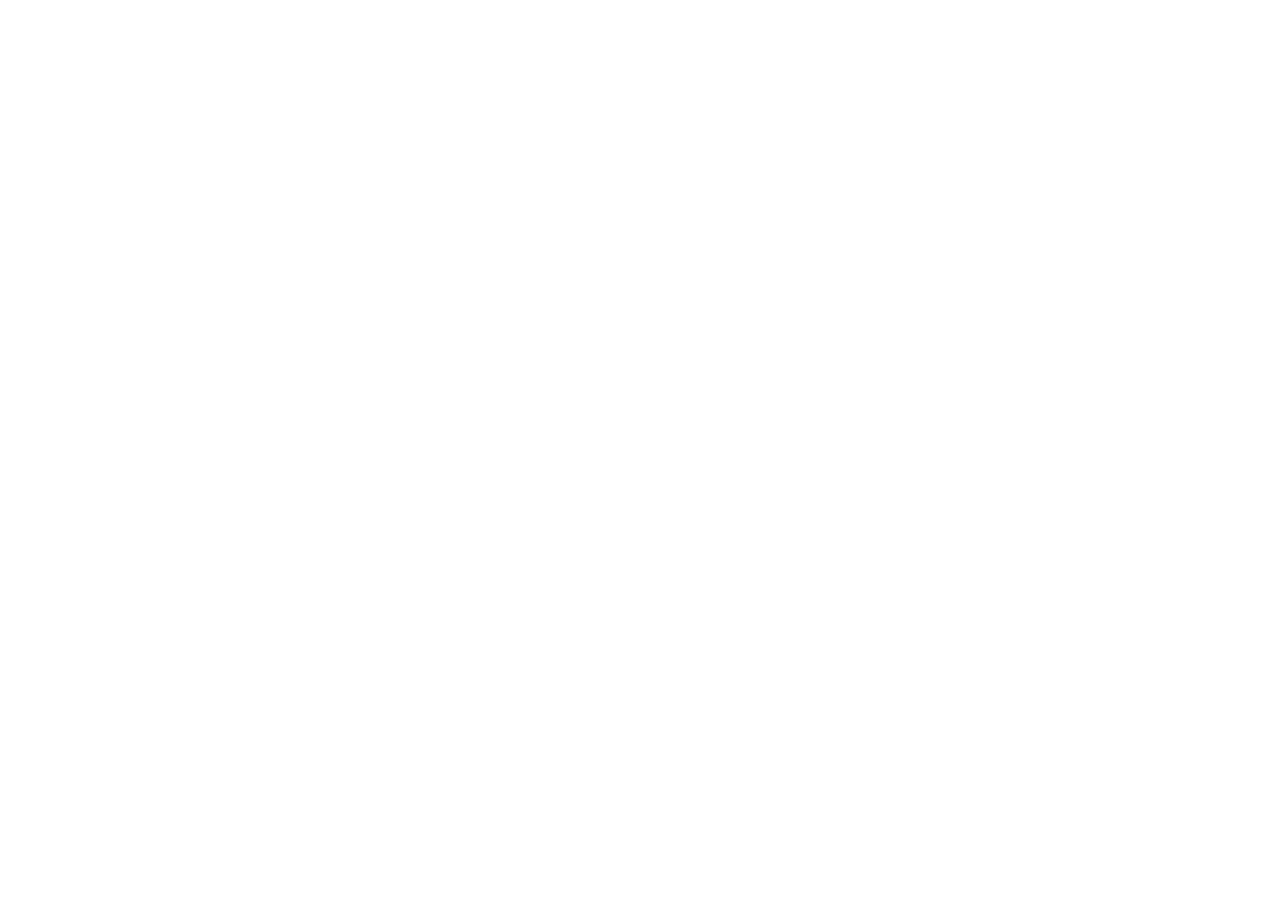
==== web_development/CSS - My Site/index.html @ 857687db "Began section 5: intermediate css" ====
<!DOCTYPE html>
<html lang="en">
<head>
    <meta charset="UTF-8">
    <meta http-equiv="X-UA-Compatible" content="IE=edge">
    <meta name="viewport" content="width=device-width, initial-scale=1.0">
    <title>Chris Wiseman</title>

    <link rel="stylesheet" href="./css/styles.css">
</head>
<body>
    
</body>
</html>
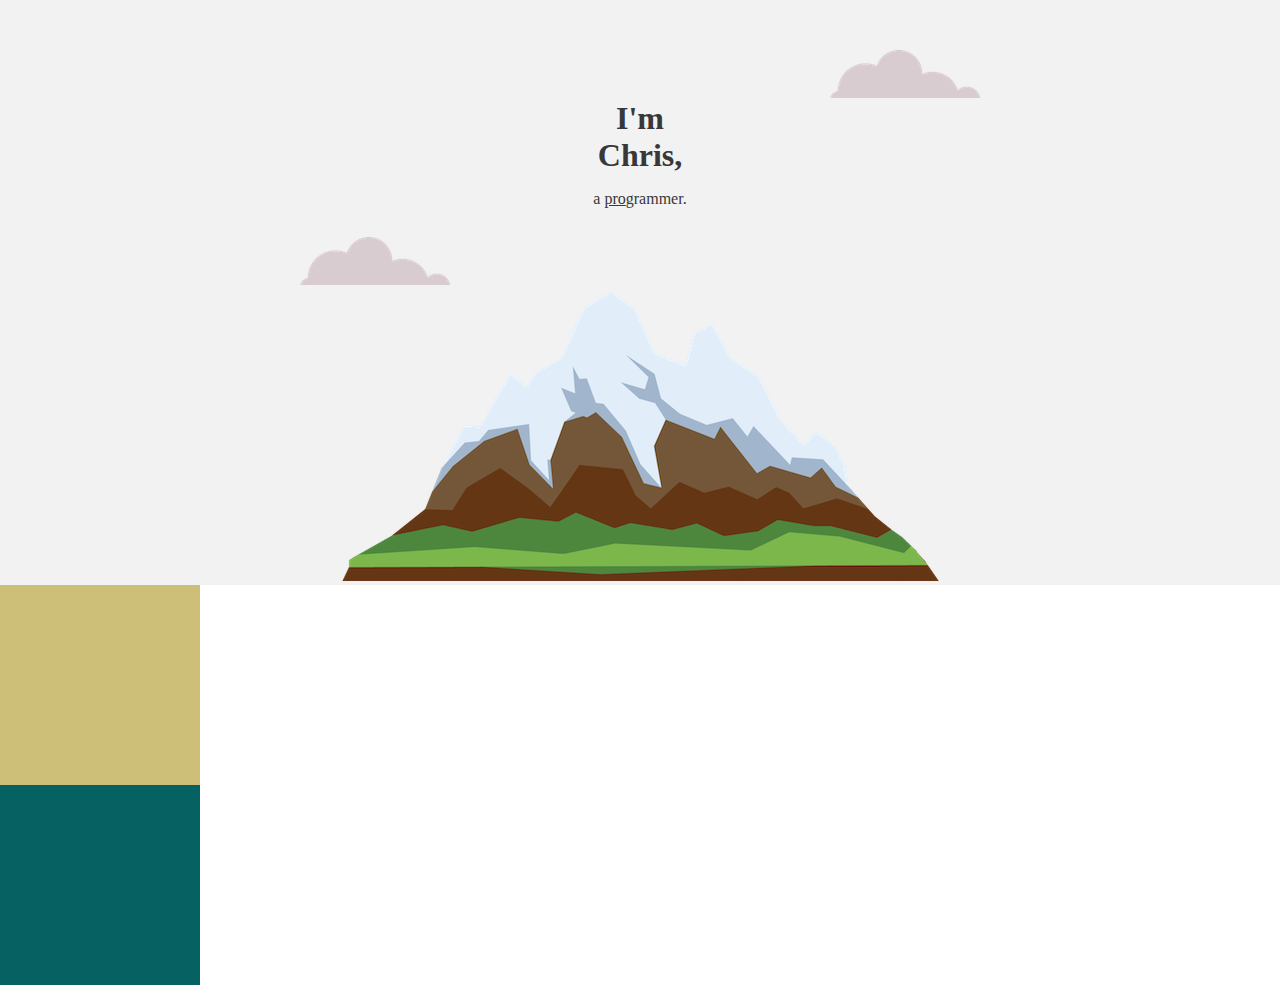
==== commit 97acc048: "Completed up to lecture #49" ====
--- a/web_development/CSS - My Site/index.html
+++ b/web_development/CSS - My Site/index.html
@@ -7,8 +7,21 @@
     <title>Chris Wiseman</title>
 
     <link rel="stylesheet" href="./css/styles.css">
+    <link rel="shortcut icon" href="favicon.ico" type="image/x-icon">
 </head>
 <body>
+
+    <div class="top-container">
+        <img class="top-cloud" src="./images/cloud.png" alt="cloud-img">
+        <h1>I'm Chris,</h1>
+        <p>a <span class="pro">pro</span>grammer.</p>
+        <img class="bottom-cloud" src="./images/cloud.png" alt="cloud-img">
+        <img src="./images/mountain.png" alt="mountain-img">
+    </div>
+
+    <div class="middle-container"></div>
+
+    <div class="bottom-container"></div>
     
 </body>
 </html>--- a/web_development/CSS - My Site/css/styles.css
+++ b/web_development/CSS - My Site/css/styles.css
@@ -0,0 +1,50 @@
+body {
+    margin: 0;
+    text-align: center;
+}
+
+h1 {
+    width: 10%;
+    margin: 0 auto;
+     
+}
+
+h1, p {
+    color: #383838;
+}
+
+
+.top-container {
+    background-color: #F2F2F2;
+    position: relative;
+    padding-top: 100px;
+}
+
+
+.middle-container {
+    background-color: #CDBE78;
+    width: 200px;
+    height: 200px;
+}
+
+.bottom-container {
+    background-color: #066163;
+    width: 200px;
+    height: 200px;
+}
+
+.pro {
+    text-decoration: underline;
+}
+
+.top-cloud {
+    position: absolute;
+    right: 300px;
+    top: 50px;
+}
+
+.bottom-cloud {
+    position: absolute;
+    left: 300px;
+    bottom: 300px;
+}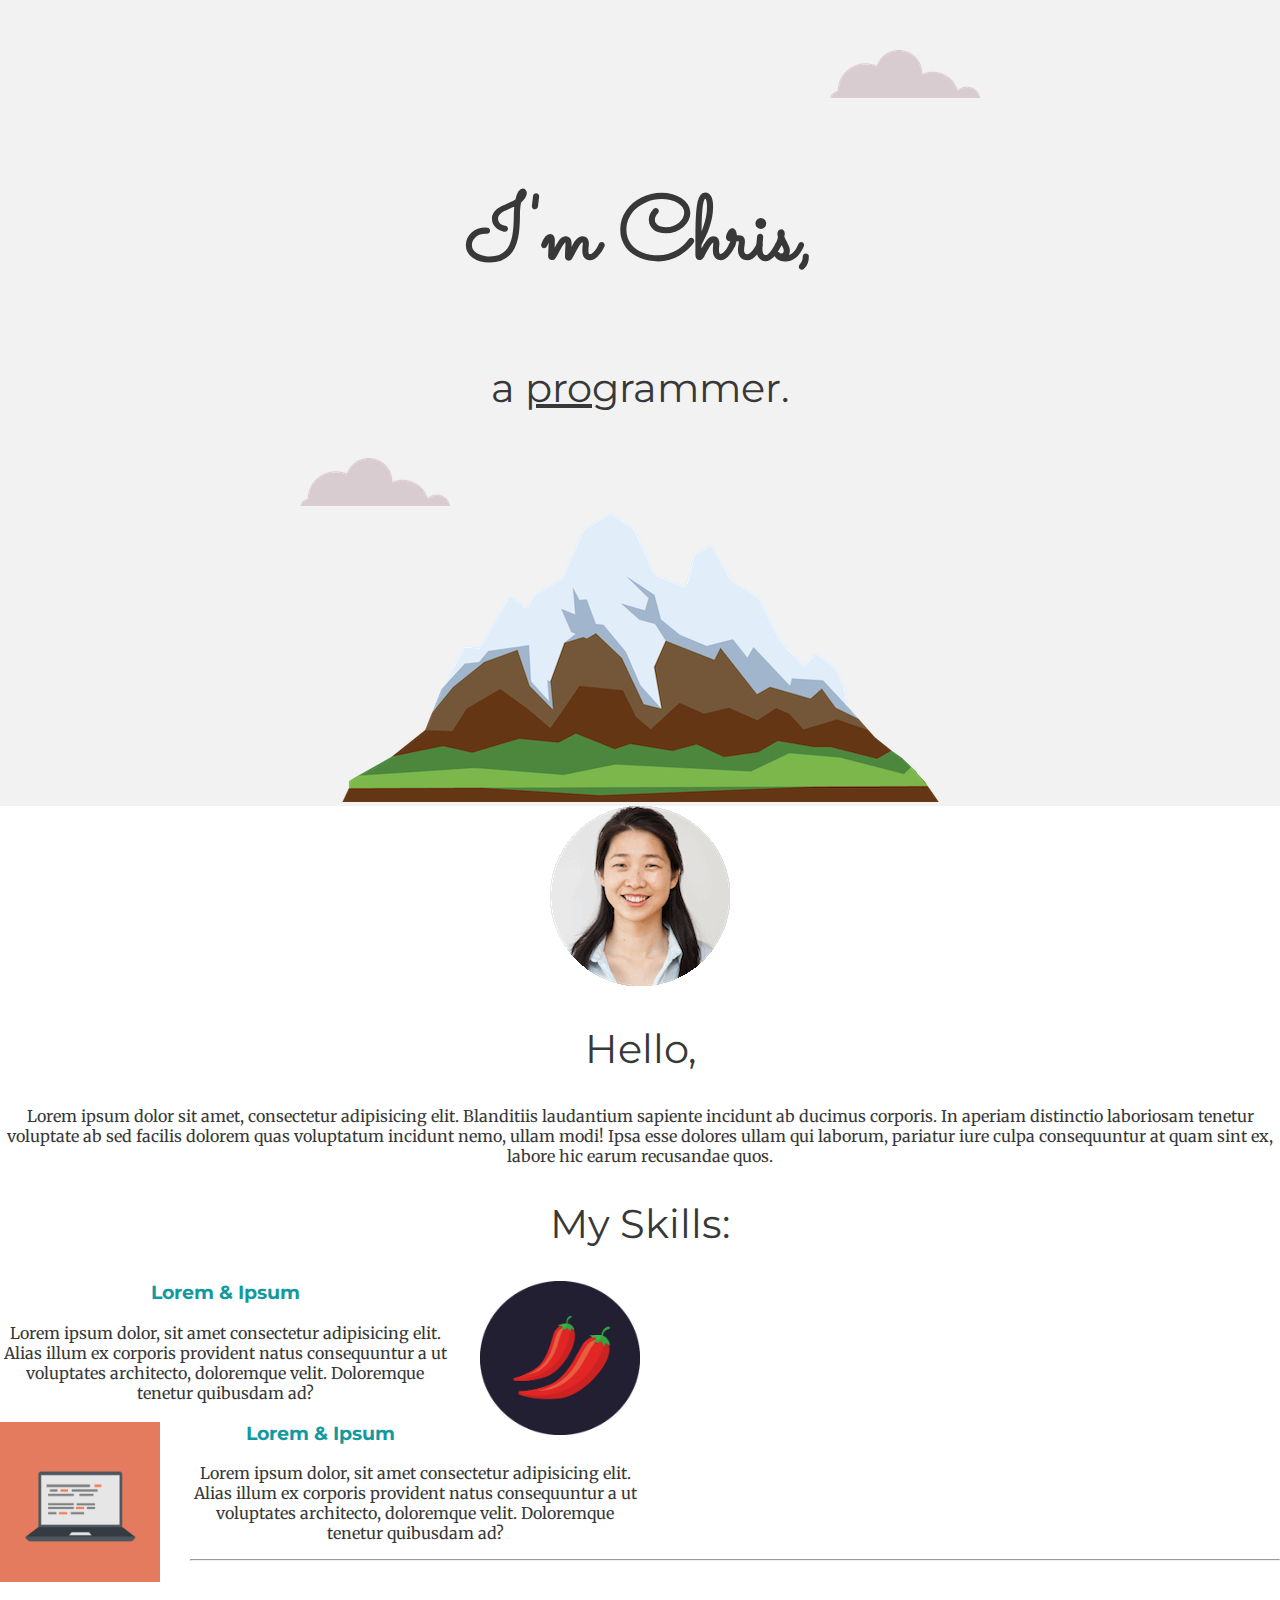
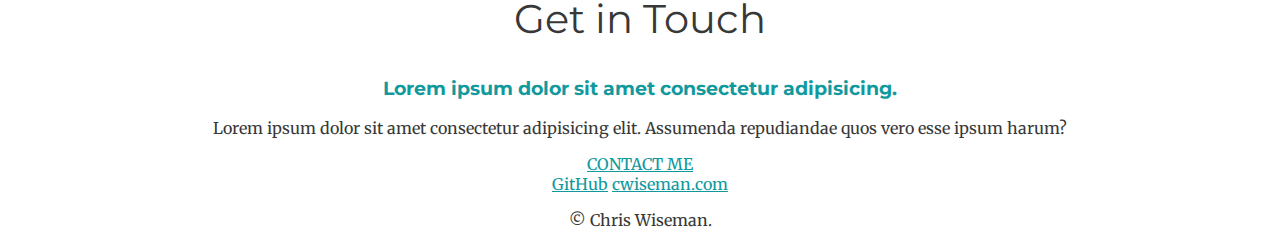
==== commit fb61c498: "Lecture #58" ====
--- a/web_development/CSS - My Site/index.html
+++ b/web_development/CSS - My Site/index.html
@@ -5,23 +5,55 @@
     <meta http-equiv="X-UA-Compatible" content="IE=edge">
     <meta name="viewport" content="width=device-width, initial-scale=1.0">
     <title>Chris Wiseman</title>
-
     <link rel="stylesheet" href="./css/styles.css">
     <link rel="shortcut icon" href="favicon.ico" type="image/x-icon">
+    <link rel="preconnect" href="https://fonts.googleapis.com">
+    <link rel="preconnect" href="https://fonts.gstatic.com" crossorigin>
+    <link href="https://fonts.googleapis.com/css2?family=Merriweather&family=Montserrat&family=Sacramento&display=swap" rel="stylesheet">
 </head>
 <body>
 
     <div class="top-container">
         <img class="top-cloud" src="./images/cloud.png" alt="cloud-img">
         <h1>I'm Chris,</h1>
-        <p>a <span class="pro">pro</span>grammer.</p>
+        <h2>a <span class="pro">pro</span>grammer.</h2>
         <img class="bottom-cloud" src="./images/cloud.png" alt="cloud-img">
         <img src="./images/mountain.png" alt="mountain-img">
     </div>
 
-    <div class="middle-container"></div>
+    <div class="middle-container">
+        <div class="profile">
+            <img class="profile-pic" src="./images/angela.png" alt="profile-pic">
+            <h2>Hello,</h2>
+            <p>Lorem ipsum dolor sit amet, consectetur adipisicing elit. Blanditiis laudantium sapiente incidunt ab ducimus corporis. In aperiam distinctio laboriosam tenetur voluptate ab sed facilis dolorem quas voluptatum incidunt nemo, ullam modi! Ipsa esse dolores ullam qui laborum, pariatur iure culpa consequuntur at quam sint ex, labore hic earum recusandae quos.</p>
+        </div>
+        <div class="skills">
+            <h2>My Skills:</h2>
+            <div class="skill-row">
+                <img class="chili-img" src="./images/chillies.png" alt="chili-img">
+                <h3>Lorem & Ipsum</h3>
+                <p>Lorem ipsum dolor, sit amet consectetur adipisicing elit. Alias illum ex corporis provident natus consequuntur a ut voluptates architecto, doloremque velit. Doloremque tenetur quibusdam ad?</p>
+            </div>
+            <div class="skill-row">
+                <img class="laptop-img" src="./images/computer.png" alt="laptop-img">
+                <h3>Lorem & Ipsum</h3>
+                <p>Lorem ipsum dolor, sit amet consectetur adipisicing elit. Alias illum ex corporis provident natus consequuntur a ut voluptates architecto, doloremque velit. Doloremque tenetur quibusdam ad?</p>
+            </div>
+        </div>
+        <hr>
+        <div class="contact-me">
+            <h2>Get in Touch</h2>
+            <h3>Lorem ipsum dolor sit amet consectetur adipisicing.</h3>
+            <p>Lorem ipsum dolor sit amet consectetur adipisicing elit. Assumenda repudiandae quos vero esse ipsum harum?</p>
+            <a class="btn" href="mailto:">CONTACT ME</a>
+        </div>
+    </div>
 
-    <div class="bottom-container"></div>
+    <div class="bottom-container">
+        <a href="https://github.com/wisemanchris92" class="footer-link">GitHub</a>
+        <a href="https://cwiseman.com" class="footer-link">cwiseman.com</a>
+        <p>© Chris Wiseman.</p>
+    </div>
     
 </body>
 </html>--- a/web_development/CSS - My Site/css/styles.css
+++ b/web_development/CSS - My Site/css/styles.css
@@ -1,16 +1,32 @@
 body {
     margin: 0;
     text-align: center;
+    font-family: 'Merriweather', serif;
+}
+
+h1, h2, p {
+    color: #383838;
+}
+
+h3, a {
+    color: #11999e;
 }
 
 h1 {
-    width: 10%;
-    margin: 0 auto;
-     
+    margin: 50px auto 0 auto;
+    font-family: 'Sacramento', cursive;
+    font-size: 5.625rem;
+    line-height: 2;
 }
 
-h1, p {
-    color: #383838;
+h2 {
+    font-family: 'Montserrat', sans-serif;
+    font-size: 2.5rem;
+    font-weight: normal;
+}
+
+h3 {
+    font-family: 'Montserrat', sans-serif;
 }
 
 
@@ -22,15 +38,15 @@
 
 
 .middle-container {
-    background-color: #CDBE78;
-    width: 200px;
-    height: 200px;
+
 }
 
 .bottom-container {
-    background-color: #066163;
-    width: 200px;
-    height: 200px;
+
+}
+
+.skill-row {
+    width: 50%;
 }
 
 .pro {
@@ -47,4 +63,16 @@
     position: absolute;
     left: 300px;
     bottom: 300px;
+}
+
+.laptop-img {
+    width: 25%;
+    float: left;
+    margin-right: 30px;
+}
+
+.chili-img {
+    width: 25%;
+    float: right;
+    margin-left: 30px ;
 }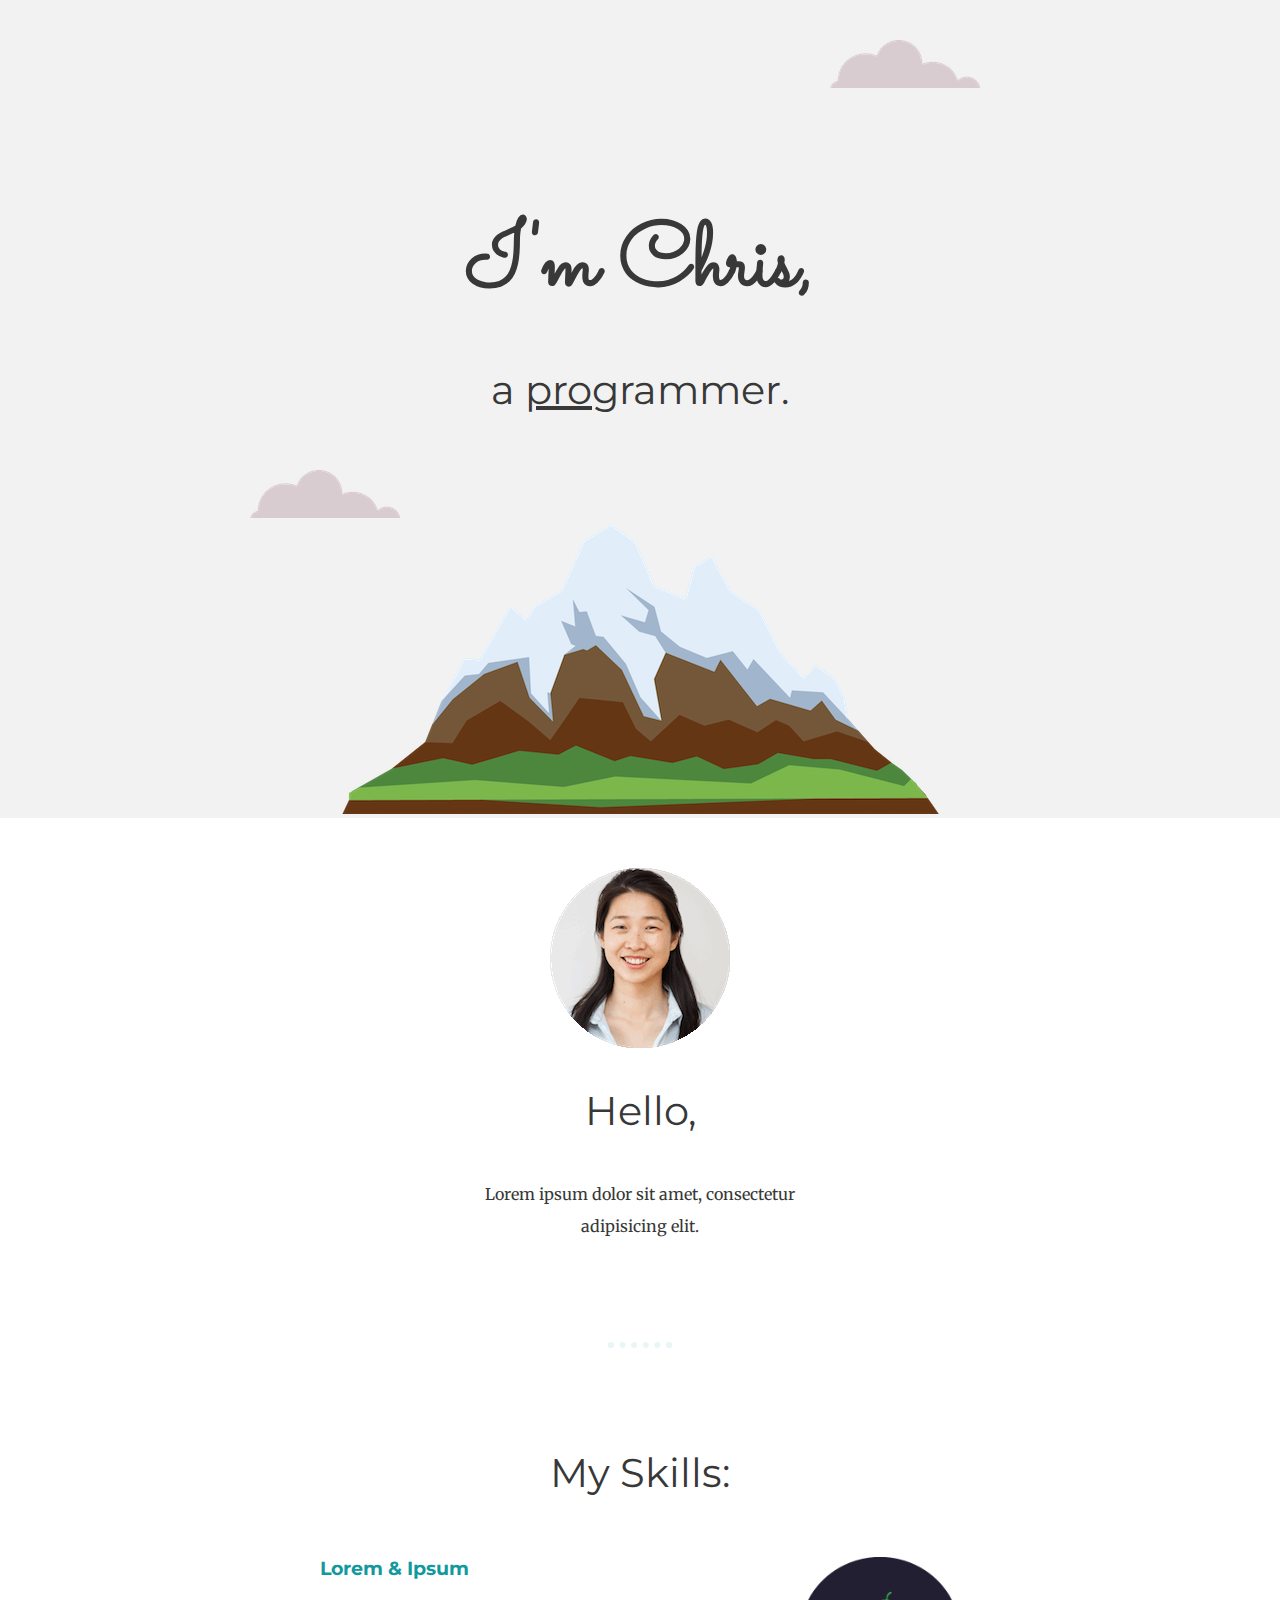
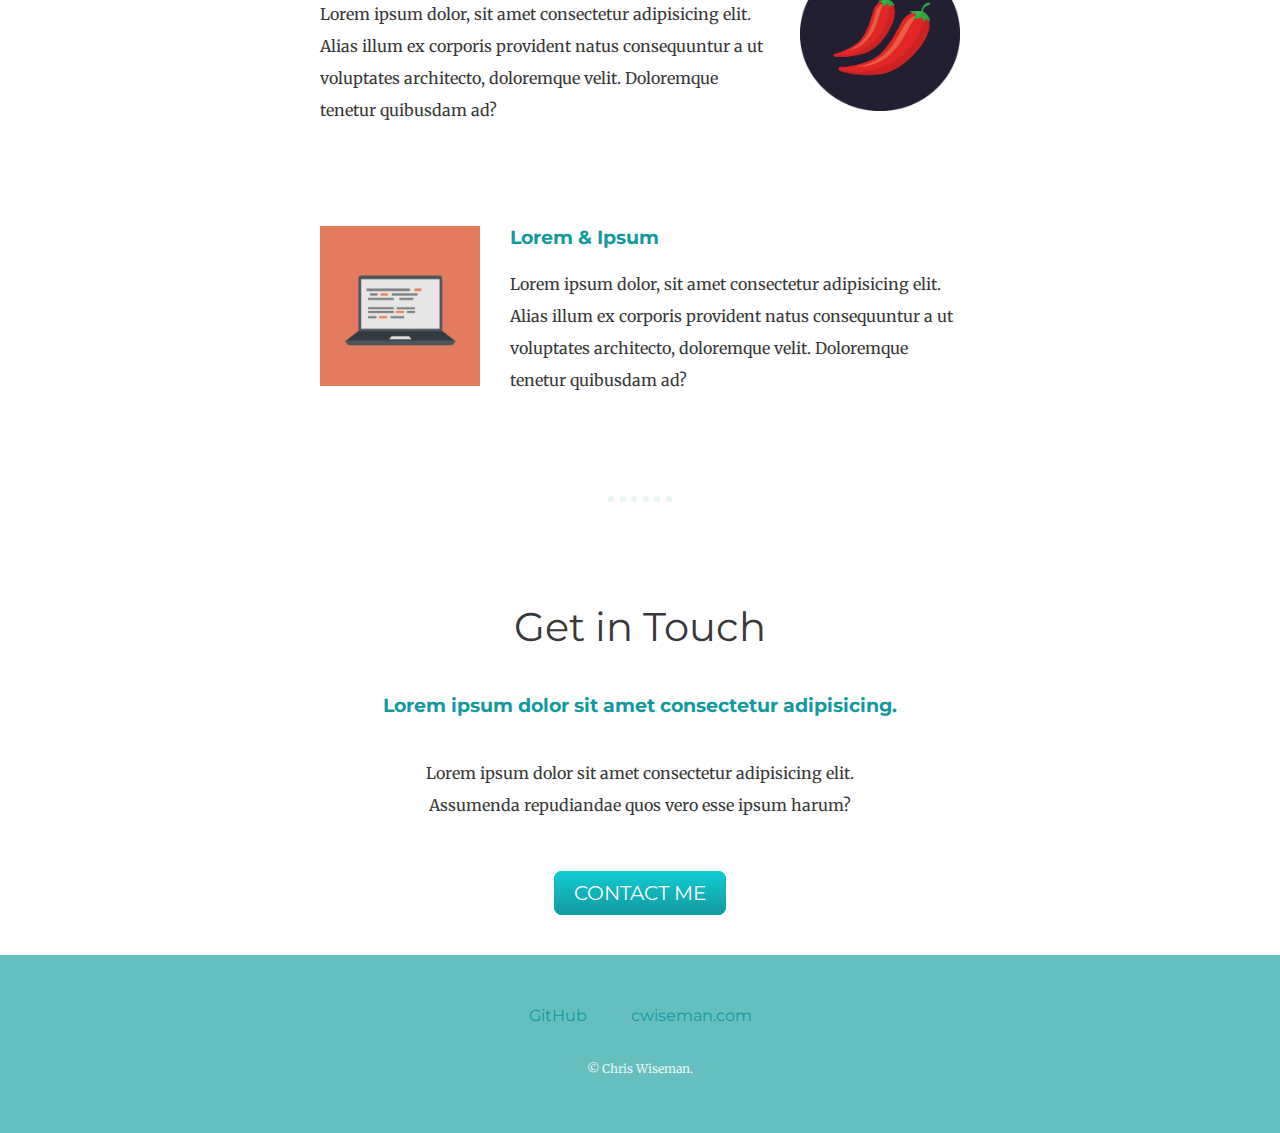
==== commit 509fee4d: "Completed section 5" ====
--- a/web_development/CSS - My Site/index.html
+++ b/web_development/CSS - My Site/index.html
@@ -25,8 +25,11 @@
         <div class="profile">
             <img class="profile-pic" src="./images/angela.png" alt="profile-pic">
             <h2>Hello,</h2>
-            <p>Lorem ipsum dolor sit amet, consectetur adipisicing elit. Blanditiis laudantium sapiente incidunt ab ducimus corporis. In aperiam distinctio laboriosam tenetur voluptate ab sed facilis dolorem quas voluptatum incidunt nemo, ullam modi! Ipsa esse dolores ullam qui laborum, pariatur iure culpa consequuntur at quam sint ex, labore hic earum recusandae quos.</p>
+            <p class="intro">Lorem ipsum dolor sit amet, consectetur adipisicing elit.</p>
         </div>
+
+        <hr>
+
         <div class="skills">
             <h2>My Skills:</h2>
             <div class="skill-row">
@@ -40,11 +43,13 @@
                 <p>Lorem ipsum dolor, sit amet consectetur adipisicing elit. Alias illum ex corporis provident natus consequuntur a ut voluptates architecto, doloremque velit. Doloremque tenetur quibusdam ad?</p>
             </div>
         </div>
+
         <hr>
+        
         <div class="contact-me">
             <h2>Get in Touch</h2>
             <h3>Lorem ipsum dolor sit amet consectetur adipisicing.</h3>
-            <p>Lorem ipsum dolor sit amet consectetur adipisicing elit. Assumenda repudiandae quos vero esse ipsum harum?</p>
+            <p class="contact-message">Lorem ipsum dolor sit amet consectetur adipisicing elit. Assumenda repudiandae quos vero esse ipsum harum?</p>
             <a class="btn" href="mailto:">CONTACT ME</a>
         </div>
     </div>
@@ -52,7 +57,7 @@
     <div class="bottom-container">
         <a href="https://github.com/wisemanchris92" class="footer-link">GitHub</a>
         <a href="https://cwiseman.com" class="footer-link">cwiseman.com</a>
-        <p>© Chris Wiseman.</p>
+        <p class="copyright">© Chris Wiseman.</p>
     </div>
     
 </body>
--- a/web_development/CSS - My Site/css/styles.css
+++ b/web_development/CSS - My Site/css/styles.css
@@ -4,29 +4,47 @@
     font-family: 'Merriweather', serif;
 }
 
-h1, h2, p {
+h1 {
     color: #383838;
+    font-family: 'Sacramento', cursive;
+    font-size: 5.625rem;
+    margin: 100px auto 0 auto;
 }
 
-h3, a {
-    color: #11999e;
+h2 {
+    color: #383838;
+    font-family: 'Montserrat', sans-serif;
+    font-size: 2.5rem;
+    font-weight: normal;
+    padding-bottom: 10px;
 }
 
-h1 {
-    margin: 50px auto 0 auto;
-    font-family: 'Sacramento', cursive;
-    font-size: 5.625rem;
+h3 {
+    color: #11999e;
+    font-family: 'Montserrat', sans-serif;
+}
+
+p {
+    color: #383838;
     line-height: 2;
 }
 
-h2 {
+a {
+    color: #11999e;
     font-family: 'Montserrat', sans-serif;
-    font-size: 2.5rem;
-    font-weight: normal;
+    margin: 10px 20px;
+    text-decoration: none;
 }
 
-h3 {
-    font-family: 'Montserrat', sans-serif;
+a:hover {
+    color: #eaf6f6;
+}
+
+hr {
+    border: dotted #eaf6f6 6px;
+    border-bottom: none;
+    width: 4%;
+    margin: 100px auto;
 }
 
 
@@ -38,30 +56,50 @@
 
 
 .middle-container {
-
+    margin: 50px 0;
 }
 
 .bottom-container {
-
+    background-color: #66bfbf;
+    margin: 50px auto 0 auto;
+    padding: 50px 0 20px;
 }
 
 .skill-row {
     width: 50%;
+    margin: 50px auto 100px auto;
+    text-align: left;
 }
 
 .pro {
     text-decoration: underline;
 }
 
+.intro {
+    width: 30%;
+    margin: auto;
+}
+
+.contact-message {
+    width: 40%;
+    margin: 40px auto 60px;
+}
+
+.copyright {
+    color: #eaf6f6;
+    font-size: 0.75rem;
+    padding: 20px 0;
+}
+
 .top-cloud {
     position: absolute;
     right: 300px;
-    top: 50px;
+    top: 40px;
 }
 
 .bottom-cloud {
     position: absolute;
-    left: 300px;
+    left: 250px;
     bottom: 300px;
 }
 
@@ -74,5 +112,33 @@
 .chili-img {
     width: 25%;
     float: right;
-    margin-left: 30px ;
+    margin-left: 
+    30px ;
+}
+
+.btn {
+    background-color: #11cdd4;
+    background-image: -webkit-linear-gradient(top, #11cdd4, #11999e);
+    background-image: -moz-linear-gradient(top, #11cdd4, #11999e);
+    background-image: -ms-linear-gradient(top, #11cdd4, #11999e);
+    background-image: -o-linear-gradient(top, #11cdd4, #11999e);
+    background-image: linear-gradient(to bottom, #11cdd4, #11999e);
+    -webkit-border-radius: 8;
+    -moz-border-radius: 8;
+    border-radius: 8px;
+    font-family: 'Montserrat', sans-serif;
+    color: #fff;
+    font-size: 20px;
+    padding: 10px 20px 10px 20px;
+    text-decoration: none;
+}
+
+.btn:hover {
+    background: #30e3cb;
+    background-image: -webkit-linear-gradient(top, #30e3cb, #2bc4ad);
+    background-image: -moz-linear-gradient(top, #30e3cb, #2bc4ad);
+    background-image: -ms-linear-gradient(top, #30e3cb, #2bc4ad);
+    background-image: -o-linear-gradient(top, #30e3cb, #2bc4ad);
+    background-image: linear-gradient(to bottom, #30e3cb, #2bc4ad);
+    text-decoration: none;
 }